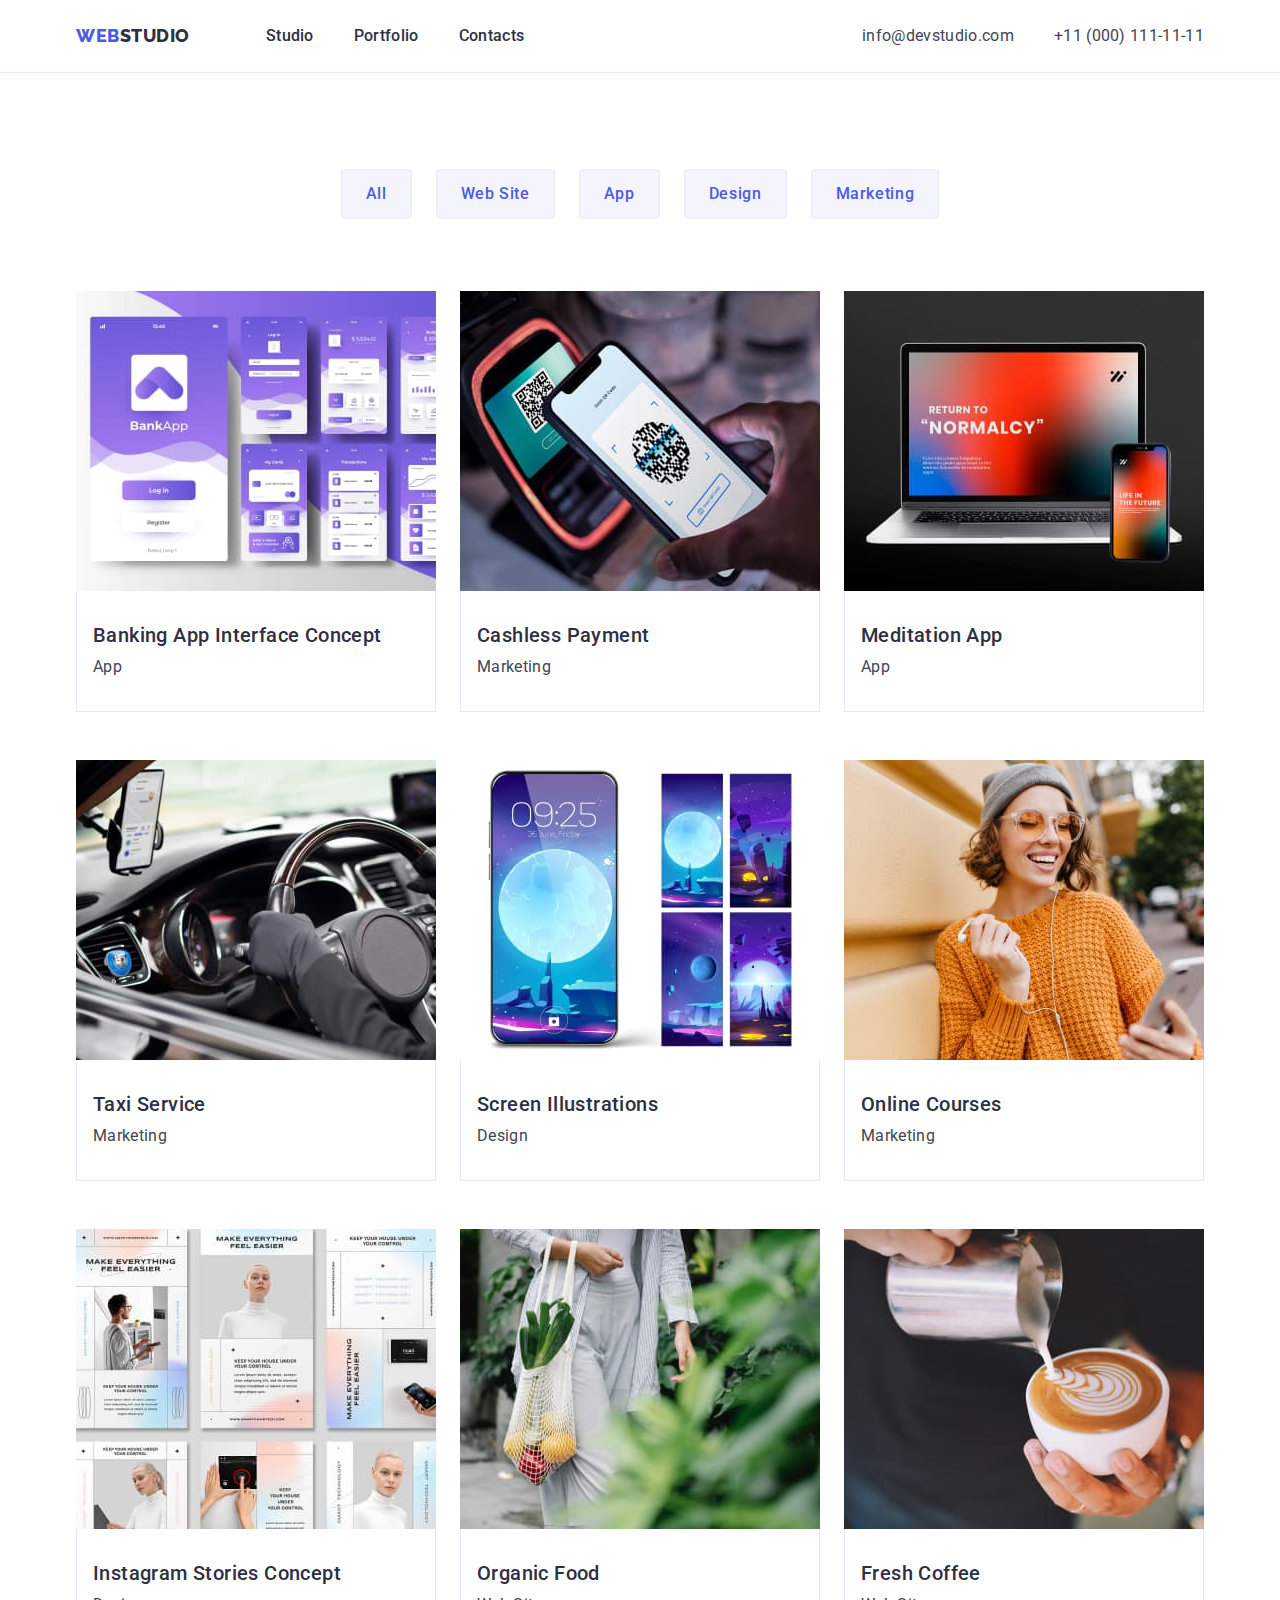
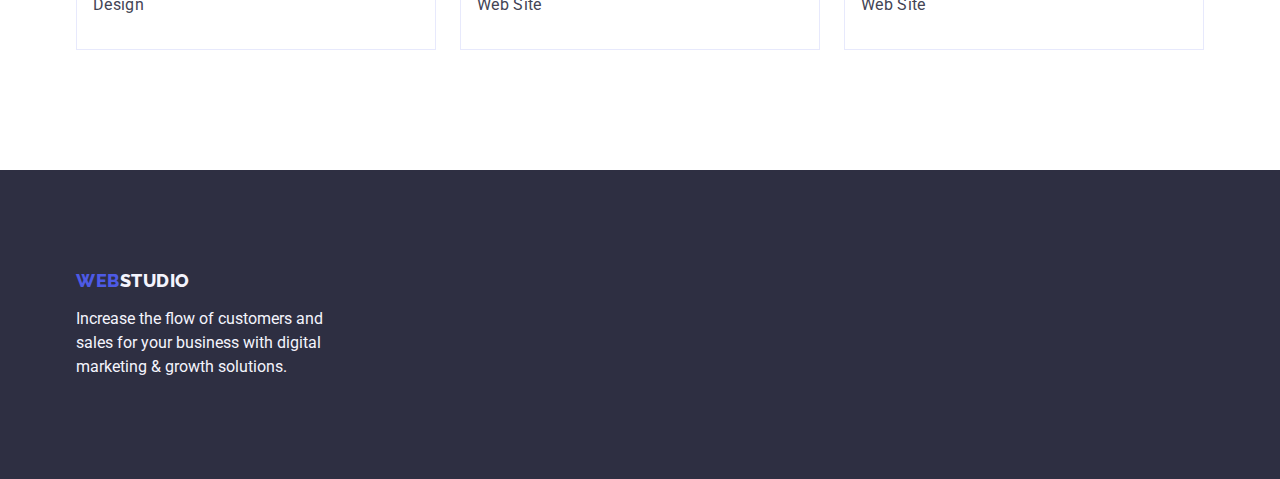
==== portfolio.html @ 288e0805 "Initial commit" ====
<!DOCTYPE html>
<html lang="en">
  <head>
    <meta charset="UTF-8" />
    <meta http-equiv="X-UA-Compatible" content="IE=edge" />
    <meta name="viewport" content="width=device-width, initial-scale=1.0" />

    <title>Portfolio</title>
    <link rel="preconnect" href="https://fonts.googleapis.com" />
    <link rel="preconnect" href="https://fonts.gstatic.com" crossorigin />
    <link
      href="https://fonts.googleapis.com/css2?family=Delicious+Handrawn&family=Raleway:wght@800&family=Roboto:wght@400;500;700;900&display=swap"
      rel="stylesheet"
    />
    <!-- Normalize -->
    <link
      rel="stylesheet"
      href="https://cdn.jsdelivr.net/npm/modern-normalize@1.1.0/modern-normalize.min.css"
    />
    <link rel="stylesheet" href="./css/styles.css" />
  </head>
  <body>
    <!-- Header section -->
    <header class="class-header">
      <div class="header-container container">
        <nav class="navigation">
          <a href="./index.html" class="logo link"
            >Web<span class="logo-up">Studio</span></a
          >
          <ul class="list header-list">
            <li><a href="./index.html" class="site-nav link">Studio</a></li>
            <li>
              <a href="./portfolio.html" class="site-nav link">Portfolio</a>
            </li>
            <li>
              <a href="" class="site-nav link">Contacts</a>
            </li>
          </ul>
        </nav>
        <address class="adress">
          <ul class="list header-list">
            <li>
              <a href="mailto:info@devstudio.com" class="auth-nav link"
                >info@devstudio.com</a
              >
            </li>
            <li>
              <a href="tel:+110001111111" class="auth-nav link"
                >+11 (000) 111-11-11</a
              >
            </li>
          </ul>
        </address>
      </div>
    </header>
    <!-- Main section -->
    <main>
      <!-- Filters section -->
      <section class="portfolio-hero">
        <div class="container">
          <h1 hidden>Filter buttons list</h1>
          <ul class="list list-container">
            <li class="portfolio-list">
              <button type="button" class="filter-button-first">All</button>
            </li>
            <li class="portfolio-list">
              <button type="button" class="filter-button-first">
                Web Site
              </button>
            </li>
            <li class="portfolio-list">
              <button type="button" class="filter-button-first">App</button>
            </li>
            <li class="portfolio-list">
              <button type="button" class="filter-button-first">Design</button>
            </li>
            <li class="portfolio-list">
              <button type="button" class="filter-button-first">
                Marketing
              </button>
            </li>
          </ul>
          <!-- Portfolio cards -->
          <ul class="list portfolio-card-list">
            <li class="portfolio-list">
              <a href="" class="portfolio-link link">
                <img
                  src="./images/portfolio-cards/bank-application-screen-list.jpg"
                  alt="bank-application-screen-list"
                  width="360"
                  height="300"
                />
                <div class="portfolio-btn">
                  <h2 class="portfolio-card-title">
                    Banking App Interface Concept
                  </h2>
                  <p class="portfolio-text">App</p>
                </div>
              </a>
            </li>
            <li class="portfolio-list">
              <a class="portfolio-link link" href="">
                <img
                  src="./images/portfolio-cards/qr-code-scanning.jpg"
                  alt="qr-code-scanning"
                  width="360"
                  height="300"
                />
                <div class="portfolio-btn">
                  <h2 class="portfolio-card-title">Cashless Payment</h2>
                  <p class="portfolio-text">Marketing</p>
                </div>
              </a>
            </li>
            <li class="portfolio-list">
              <a class="portfolio-link link" href="">
                <img
                  src="./images/portfolio-cards/laptop-with-smartphone.jpg"
                  alt="laptop-with-smartphone"
                  width="360"
                  height="300"
                />
                <div class="portfolio-btn">
                  <h2 class="portfolio-card-title">Meditation App</h2>
                  <p class="portfolio-text">App</p>
                </div>
              </a>
            </li>
            <li class="portfolio-list">
              <a class="portfolio-link link" href="">
                <img
                  src="./images/portfolio-cards/hands-of-driver-on-the-drivewheel.jpg"
                  alt="hands-of-driver-on-the-drivewheel"
                  width="360"
                  height="300"
                />
                <div class="portfolio-btn">
                  <h2 class="portfolio-card-title">Taxi Service</h2>
                  <p class="portfolio-text">Marketing</p>
                </div>
              </a>
            </li>
            <li class="portfolio-list">
              <a class="portfolio-link link" href="">
                <img
                  src="./images/portfolio-cards/smartphone-with-list-of-screenlists.jpg"
                  alt="smartphone-with-list-of-screenlists"
                  width="360"
                  height="300"
                />
                <div class="portfolio-btn">
                  <h2 class="portfolio-card-title">Screen Illustrations</h2>
                  <p class="portfolio-text">Design</p>
                </div>
              </a>
            </li>
            <li class="portfolio-list">
              <a class="portfolio-link link" href="">
                <img
                  src="./images/portfolio-cards/smiling-girl-witah-earphones-and-smartphone.jpg"
                  alt="smiling-girl-witah-earphones-and-smartphone"
                  width="360"
                  height="300"
                />
                <div class="portfolio-btn">
                  <h2 class="portfolio-card-title">Online Courses</h2>
                  <p class="portfolio-text">Marketing</p>
                </div>
              </a>
            </li>
            <li class="portfolio-list">
              <a class="portfolio-link link" href="">
                <img
                  src="./images/portfolio-cards/instagram-stories-conception.jpg"
                  alt="instagram-stories-conception"
                  width="360"
                  height="300"
                />
                <div class="portfolio-btn">
                  <h2 class="portfolio-card-title">
                    Instagram Stories Concept
                  </h2>
                  <p class="portfolio-text">Design</p>
                </div>
              </a>
            </li>
            <li class="portfolio-list">
              <a class="portfolio-link link" href="">
                <img
                  src="./images/portfolio-cards/organic-food.jpg"
                  alt="organic-food"
                  width="360"
                  height="300"
                />
                <div class="portfolio-btn">
                  <h2 class="portfolio-card-title">Organic Food</h2>
                  <p class="portfolio-text">Web Site</p>
                </div>
              </a>
            </li>
            <li class="portfolio-list">
              <a class="portfolio-link link" href="">
                <img
                  src="./images/portfolio-cards/fresh-coffee.jpg"
                  alt="fresh-coffee"
                  width="360"
                  height="300"
                />
                <div class="portfolio-btn">
                  <h2 class="portfolio-card-title">Fresh Coffee</h2>
                  <p class="portfolio-text">Web Site</p>
                </div>
              </a>
            </li>
          </ul>
        </div>
      </section>
    </main>
    <!-- Footer section -->
    <footer class="footer">
      <div class="container">
        <a href="./index.html" class="logo link logo-link"
          >Web<span class="logo-down">Studio</span></a
        >
        <p class="logo-text">
          Increase the flow of customers and sales for your business with
          digital marketing & growth solutions.
        </p>
      </div>
    </footer>
  </body>
</html>
---- css/styles.css ----
:root {
  --primary-text-color: #2e2f42;
  --secondary-text-color: #434455;
  --accent-text-color: #4d5ae5;
  --logo-text-color: #f4f4fd;
  --biggest-text-color: #ffffff;
  --hero-btn-bcg-color: #404bbf;
  --hero-bcg-color: #e5e5e5;
}

/* Reset */
.container {
  padding-left: 15px;
  padding-right: 15px;
  width: 1158px;
  margin-left: auto;
  margin-right: auto;
}
ul {
  margin: 0;
  padding: 0;
}

h1,
h2,
h3,
h4,
h5,
h6,
p {
  margin: 0;
}
img {
  display: block;
}
button {
  font-family: inherit;
  color: currentColor;
  cursor: pointer;
}

/* header */
.header-container {
  display: flex;
  align-items: center;
  gap: 40px;
}
.class-header {
  border-bottom: 1px solid #e7e9fc;
}
body {
  background-color: #ffffff;
  color: #434455;
  font-family: "Roboto", sans-serif;
}
.last-list {
  margin-right: 0px;
}
.header-list-nav {
  display: flex;
  align-items: center;
  gap: 40px;
  /* margin-left: 76px; */
}

.header-list {
  display: flex;
  align-items: center;
  gap: 40px;
  height: 72px;
}
.navigation {
  display: flex;
  align-items: center;
}
.link {
  text-decoration: none;
}
.link:focus {
  color: var(--hero-btn-bcg-color);
}
.link:hover {
  color: var(--hero-btn-bcg-color);
}
.logo-up {
  color: var(--primary-text-color);
  font-family: "Raleway";
  font-style: normal;
  font-weight: 800;
  font-size: 18px;
  line-height: 1.17;
  letter-spacing: 0.03em;
  text-transform: uppercase;
}
.adress {
  font-style: normal;
  margin-left: auto;
}

.list {
  list-style-type: none;
}
.list:hover {
  color: var(--hero-btn-bcg-color);
}
.list:focus {
  color: var(--hero-btn-bcg-color);
}
.site-nav {
  padding-top: 24px;
  padding-bottom: 24px;
  text-decoration: none;
  color: var(--primary-text-color);
  width: 66px;
  height: 24px;
  font-family: "Roboto";
  font-style: normal;
  font-weight: 500;
  font-size: 16px;
  line-height: 1.5;
  letter-spacing: 0.02em;
}
.site-nav:hover {
  color: var(--hero-btn-bcg-color);
}
.site-nav:focus {
  color: var(--hero-btn-bcg-color);
}
.auth-nav {
  text-decoration: none;
  color: var(--secondary-text-color);
  font-family: "Roboto";
  font-style: normal;
  font-weight: 400;
  font-size: 16px;
  line-height: 1.5;
  letter-spacing: 0.02em;
}
.auth-nav:hover {
  color: var(--hero-btn-bcg-color);
}
.auth-nav-tel:hover {
  color: var(--secondary-text-color);
}
/* Hero section */
.container-hero {
  align-content: center;
  justify-content: center;
}
.hero {
  background-color: var(--primary-text-color);
  padding: 188px 0;
}
.hero-title {
  color: var(--biggest-text-color);
  font-size: 56px;
  line-height: 1.07;
  text-align: center;
  letter-spacing: 0.02em;
  max-width: 496px;
  display: inline-block;
  margin-left: 316px;
}
.hero-btn {
  background-color: var(--accent-text-color);
  color: var(--biggest-text-color);
  font-family: "Roboto", sans-serif;
  font-weight: 500;
  font-size: 16px;
  line-height: 1.5;
  letter-spacing: 0.04em;
  cursor: pointer;
  display: block;
  min-width: 169px;
  height: 56px;
  border: none;
  border-radius: 4px;
  margin: 48px 635px 0px 480px;
  /* padding-bottom: 188px; */
}
.hero-btn:active {
  background-color: var(--hero-btn-bcg-color);
}
.hero-btn:hover {
  background-color: var(--hero-btn-bcg-color);
}
.hero-btn:focus {
  background-color: var(--hero-btn-bcg-color);
}
/* About us section */
.section {
  padding: 120px 0;
}

.about-us-header {
  font-weight: 500;
  font-size: 20px;
  line-height: 1.2;
  letter-spacing: 0.02em;
  color: var(--primary-text-color);
}
.aboutus-title {
  color: var(--primary-text-color);
  font-weight: 500;
  font-size: 20px;
  line-height: 1.2;
  letter-spacing: 0.02em;
  margin-bottom: 8px;
}
.about-us-list {
  width: calc((100% - (24px * 3)) / 4);
}

.about-us-container {
  display: flex;
  gap: 24px;
}
.aboutus-text {
  color: var(--secondary-text-color);
  font-family: "Roboto";
  font-style: normal;
  font-weight: 400;
  font-size: 16px;
  line-height: 1.5;
  letter-spacing: 0.02em;
}

/* Our team- section */

.our-team-list-container {
  padding: 32px 16px;
  border-radius: 0px 0px 4px 4px;
}

.our-team {
  background-color: var(--logo-text-color);
  padding: 120px 0px;
}
.our-team-title {
  color: var(--primary-text-color);
  font-size: 36px;
  line-height: 1.11;
  text-align: center;
  letter-spacing: 0.02em;
  text-transform: capitalize;
  margin-bottom: 72px;
}
.our-team-list-title {
  color: var(--primary-text-color);
  font-weight: 500;
  font-size: 20px;
  line-height: 1.2;
  letter-spacing: 0.02em;
  margin-bottom: 8px;
  text-align: center;
}
.our-team-list {
  background: var(--biggest-text-color);
  width: calc((100% - 3 * 24px) / 4);
}
.our-team-list-text {
  color: var(--secondary-text-color);
  font-family: "Roboto";
  font-style: normal;
  font-weight: 400;
  font-size: 16px;
  line-height: 1.5;
  text-align: center;
  letter-spacing: 0.02em;
}
/* filters section */
.filter-button-first {
  background-color: var(--logo-text-color);
  color: var(--accent-text-color);
  font-family: "Roboto", sans-serif;
  font-weight: 500;
  font-size: 16px;
  line-height: 1.5;
  letter-spacing: 0.04em;
  cursor: pointer;
  padding: 12px 24px;
  border: 1px solid #e7e9fc;
  border-radius: 4px;
}
.filter-button-first:hover,
.filter-button-first:focus {
  color: var(--biggest-text-color);
  background: var(--hero-btn-bcg-color);
  border: 1px solid transparent;
}
.doing-list {
  width: calc((100% - 48px) / 3);
}
.what-are-we-doing-list {
  display: flex;
  justify-content: center;
  flex-wrap: wrap;
  gap: 24px;
}

/* Portfolio section */
.portfolio-section {
  padding-bottom: 120px;
}

.list-container {
  display: flex;
  justify-content: center;
  flex-wrap: wrap;
  gap: 24px;
  margin-bottom: 72px;
}
.portfolio-card-list {
  display: flex;
  flex-wrap: wrap;
  gap: 24px;
  row-gap: 48px;
}
.portfolio-title {
  color: var(--primary-text-color);
  font-size: 36px;
  line-height: 1.11;
  text-align: center;
  letter-spacing: 0.02em;
  text-transform: capitalize;
  margin-bottom: 72px;
}
.portfolio-hero {
  background-color: none;
  padding: 96px 0 120px;
}

.container-portfolio {
  display: block;
}
.portfolio-link {
  color: var(--primary-text-color);
  text-decoration: none;
}
.portfolio-card-title {
  font-weight: 500;
  font-size: 20px;
  line-height: 1.2;
  letter-spacing: 0.02em;
  margin-bottom: 8px;
  color: var(--primary-text-color);
}
.portfolio-btn {
  padding: 32px 16px;
  border: 1px solid #e7e9fc;
  border-top: none;
}
.portfolio-text {
  font-size: 16px;
  line-height: 1.5;
  letter-spacing: 0.02em;
  color: var(--secondary-text-color);
}
/* footer */
.footer {
  background-color: var(--primary-text-color);
  padding: 100px 0px;
}
/* .footer-list {
  width: 264px;
  margin-left: 0px; */

/* .footer-list-item {
  padding-top: 100px;
  margin-bottom: 16px; */

.logo {
  font-family: "Raleway";
  font-style: normal;
  font-weight: 800;
  font-size: 18px;
  line-height: 1.17;
  letter-spacing: 0.03em;
  text-transform: uppercase;
  color: var(--accent-text-color);
  margin-right: 76px;
}

.logo-link {
  display: inline-block;
  margin-bottom: 16px;
}
.logo-text {
  color: var(--logo-text-color);
  font-family: "Roboto";
  font-style: normal;
  font-weight: 400;
  font-size: 16px;
  line-height: 24px;
  max-width: 264px;
}
.logo-down {
  color: var(--logo-text-color);
  font-family: "Raleway", sans-serif;
  font-weight: 800;
  font-size: 18px;
  line-height: 1.17;
  letter-spacing: 0.03em;
  text-transform: uppercase;
}
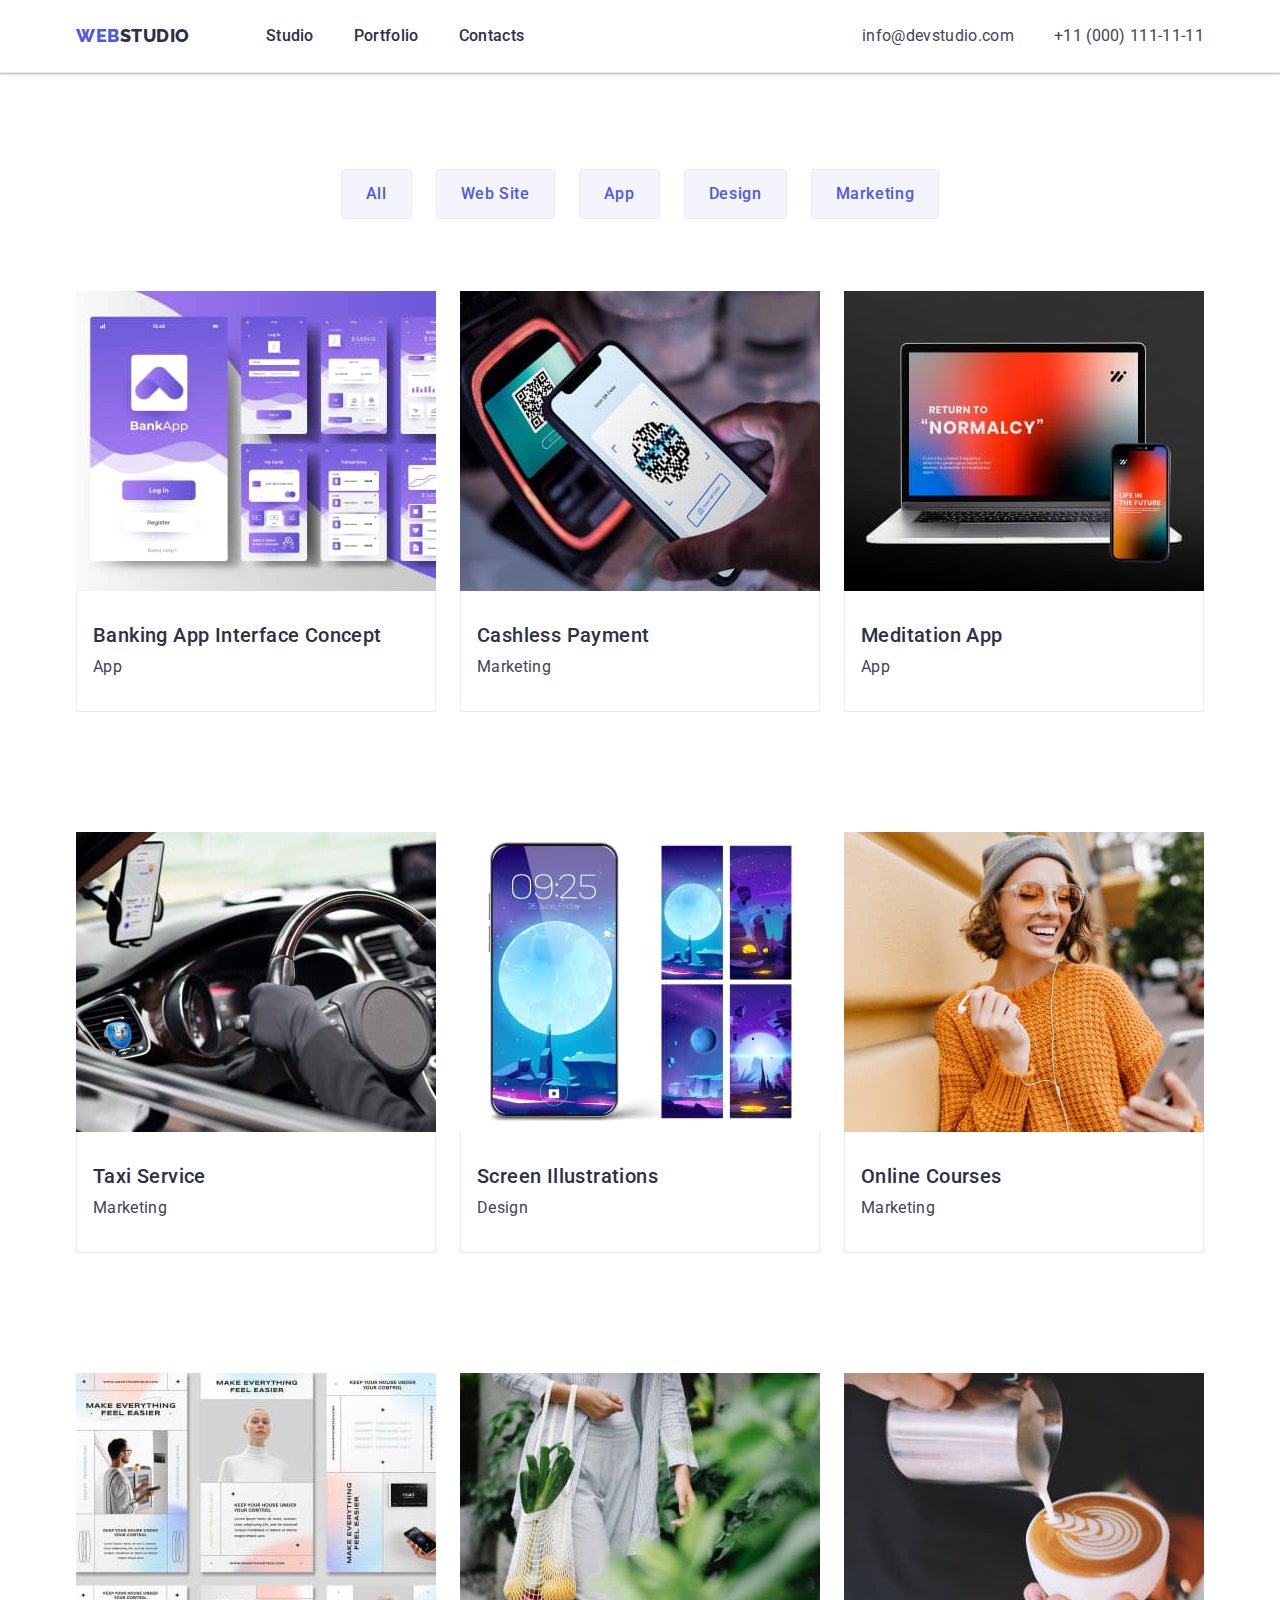
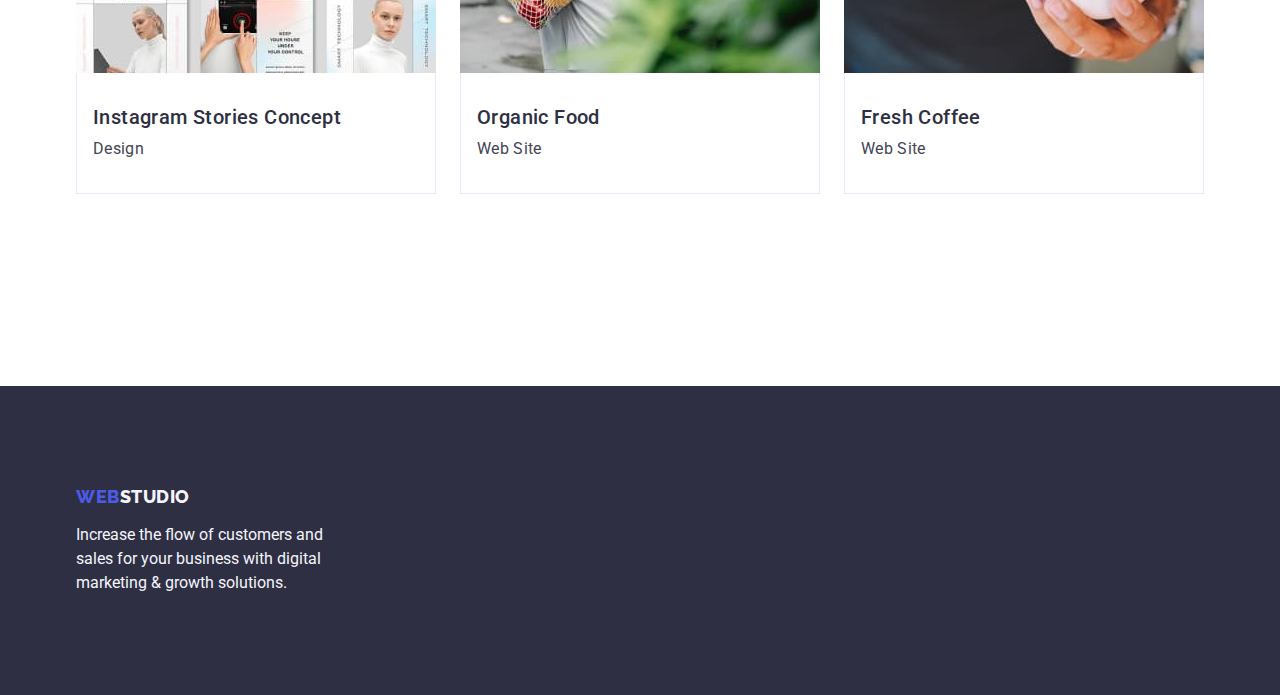
==== commit ab4b4f31: "hw-03" ====
--- a/portfolio.html
+++ b/portfolio.html
@@ -59,22 +59,22 @@
       <section class="portfolio-hero">
         <div class="container">
           <h1 hidden>Filter buttons list</h1>
-          <ul class="list list-container">
-            <li class="portfolio-list">
+          <ul class="list portfolio-list">
+            <li class="portfolio-item">
               <button type="button" class="filter-button-first">All</button>
             </li>
-            <li class="portfolio-list">
+            <li class="portfolio-item">
               <button type="button" class="filter-button-first">
                 Web Site
               </button>
             </li>
-            <li class="portfolio-list">
+            <li class="portfolio-item">
               <button type="button" class="filter-button-first">App</button>
             </li>
-            <li class="portfolio-list">
+            <li class="portfolio-item">
               <button type="button" class="filter-button-first">Design</button>
             </li>
-            <li class="portfolio-list">
+            <li class="portfolio-item">
               <button type="button" class="filter-button-first">
                 Marketing
               </button>
--- a/css/styles.css
+++ b/css/styles.css
@@ -46,7 +46,10 @@
   gap: 40px;
 }
 .class-header {
+  background: var(--biggest-text-color);
   border-bottom: 1px solid #e7e9fc;
+  box-shadow: 0px 2px 1px rgba(46, 47, 66, 0.08),
+    0px 1px 1px rgba(46, 47, 66, 0.16), 0px 1px 6px rgba(46, 47, 66, 0.08);
 }
 body {
   background-color: #ffffff;
@@ -60,7 +63,6 @@
   display: flex;
   align-items: center;
   gap: 40px;
-  /* margin-left: 76px; */
 }
 
 .header-list {
@@ -143,13 +145,32 @@
   color: var(--secondary-text-color);
 }
 /* Hero section */
+
+.hero-background {
+  display: block;
+  background-image: linear-gradient(
+      rgba(46, 47, 66, 0.7),
+      rgba(46, 47, 66, 0.7)
+    ),
+    url(../images/background/people-office.jpg);
+  background-size: cover;
+  margin-left: auto;
+  margin-right: auto;
+  content: "";
+  background-position: center;
+  background-repeat: no-repeat;
+}
+
 .container-hero {
   align-content: center;
   justify-content: center;
 }
+
 .hero {
   background-color: var(--primary-text-color);
   padding: 188px 0;
+  max-width: 1440px;
+  height: 600px;
 }
 .hero-title {
   color: var(--biggest-text-color);
@@ -158,8 +179,7 @@
   text-align: center;
   letter-spacing: 0.02em;
   max-width: 496px;
-  display: inline-block;
-  margin-left: 316px;
+  margin: 0 auto;
 }
 .hero-btn {
   background-color: var(--accent-text-color);
@@ -176,7 +196,6 @@
   border: none;
   border-radius: 4px;
   margin: 48px 635px 0px 480px;
-  /* padding-bottom: 188px; */
 }
 .hero-btn:active {
   background-color: var(--hero-btn-bcg-color);
@@ -199,6 +218,25 @@
   letter-spacing: 0.02em;
   color: var(--primary-text-color);
 }
+
+.socials-list {
+  display: flex;
+  align-items: center;
+  gap: 24px;
+  border-radius: 4px;
+  padding-bottom: 8px;
+}
+
+.socials-item {
+  display: flex;
+  align-items: center;
+  justify-content: center;
+  height: 112px;
+  border-radius: 4px;
+  margin-bottom: 8px;
+  background-color: var(--logo-text-color);
+  background-position: center;
+}
 .aboutus-title {
   color: var(--primary-text-color);
   font-weight: 500;
@@ -228,8 +266,34 @@
 /* Our team- section */
 
 .our-team-list-container {
-  padding: 32px 16px;
+  padding: 32px 0px;
   border-radius: 0px 0px 4px 4px;
+  justify-content: center;
+}
+.clients-title {
+  font-family: "Roboto";
+  font-style: normal;
+  font-weight: 700;
+  font-size: 36px;
+  line-height: 1.11;
+  text-align: center;
+  letter-spacing: 0.02em;
+  text-transform: capitalize;
+  margin-bottom: 72px;
+  color: var(--primary-text-color);
+}
+
+.clients-container {
+  display: flex;
+  gap: 24px;
+  width: calc((100% - (24 * 5) / 6));
+}
+.clients-icon {
+  width: 168px;
+  height: 88px;
+  border: 1px solid #8e8f99;
+  border-radius: 4px;
+  padding: 16px 32px;
 }
 
 .our-team {
@@ -257,6 +321,9 @@
 .our-team-list {
   background: var(--biggest-text-color);
   width: calc((100% - 3 * 24px) / 4);
+  box-shadow: 0px 1px 6px rgba(46, 47, 66, 0.08),
+    0px 1px 1px rgba(46, 47, 66, 0.16), 0px 2px 1px rgba(46, 47, 66, 0.08);
+  border-radius: 0px 0px 4px 4px;
 }
 .our-team-list-text {
   color: var(--secondary-text-color);
@@ -267,6 +334,38 @@
   line-height: 1.5;
   text-align: center;
   letter-spacing: 0.02em;
+  margin-bottom: 8px;
+}
+.our-team-icons {
+  gap: 24px;
+  width: 232px;
+  height: 40px;
+  display: flex;
+}
+.our-team-icons-list {
+  width: 40px;
+  height: 40px;
+}
+.our-team-icons-link {
+  display: block;
+  width: 100%;
+  height: 100%;
+  background-color: var(--accent-text-color);
+  border-radius: 50%;
+  display: flex;
+  align-items: center;
+  justify-content: center;
+}
+
+.our-team-icons-link:hover {
+  background-color: #404bbf;
+}
+
+.our-team-icons-link:focus {
+  background-color: #404bbf;
+}
+.our-team-icons-svg {
+  fill: #f4f4fd;
 }
 /* filters section */
 .filter-button-first {
@@ -302,13 +401,22 @@
 .portfolio-section {
   padding-bottom: 120px;
 }
+.portfolio-list {
+  display: flex;
+  justify-content: center;
+  margin-bottom: 72px;
+  gap: 24px;
+}
+
+.portfolio-item {
+  display: block;
+}
 
 .list-container {
   display: flex;
   justify-content: center;
   flex-wrap: wrap;
   gap: 24px;
-  margin-bottom: 72px;
 }
 .portfolio-card-list {
   display: flex;
@@ -403,3 +511,23 @@
   letter-spacing: 0.03em;
   text-transform: uppercase;
 }
+.footer-title {
+  font-family: "Roboto";
+  font-style: normal;
+  font-weight: 500;
+  font-size: 16px;
+  line-height: 1.5;
+  letter-spacing: 0.02em;
+  color: var(--biggest-text-color);
+}
+.footer-icons-list {
+  display: flex;
+}
+.footer-container {
+  display: flex;
+  align-items: center;
+}
+.footer-icons {
+  width: 40px;
+  height: 40px;
+}
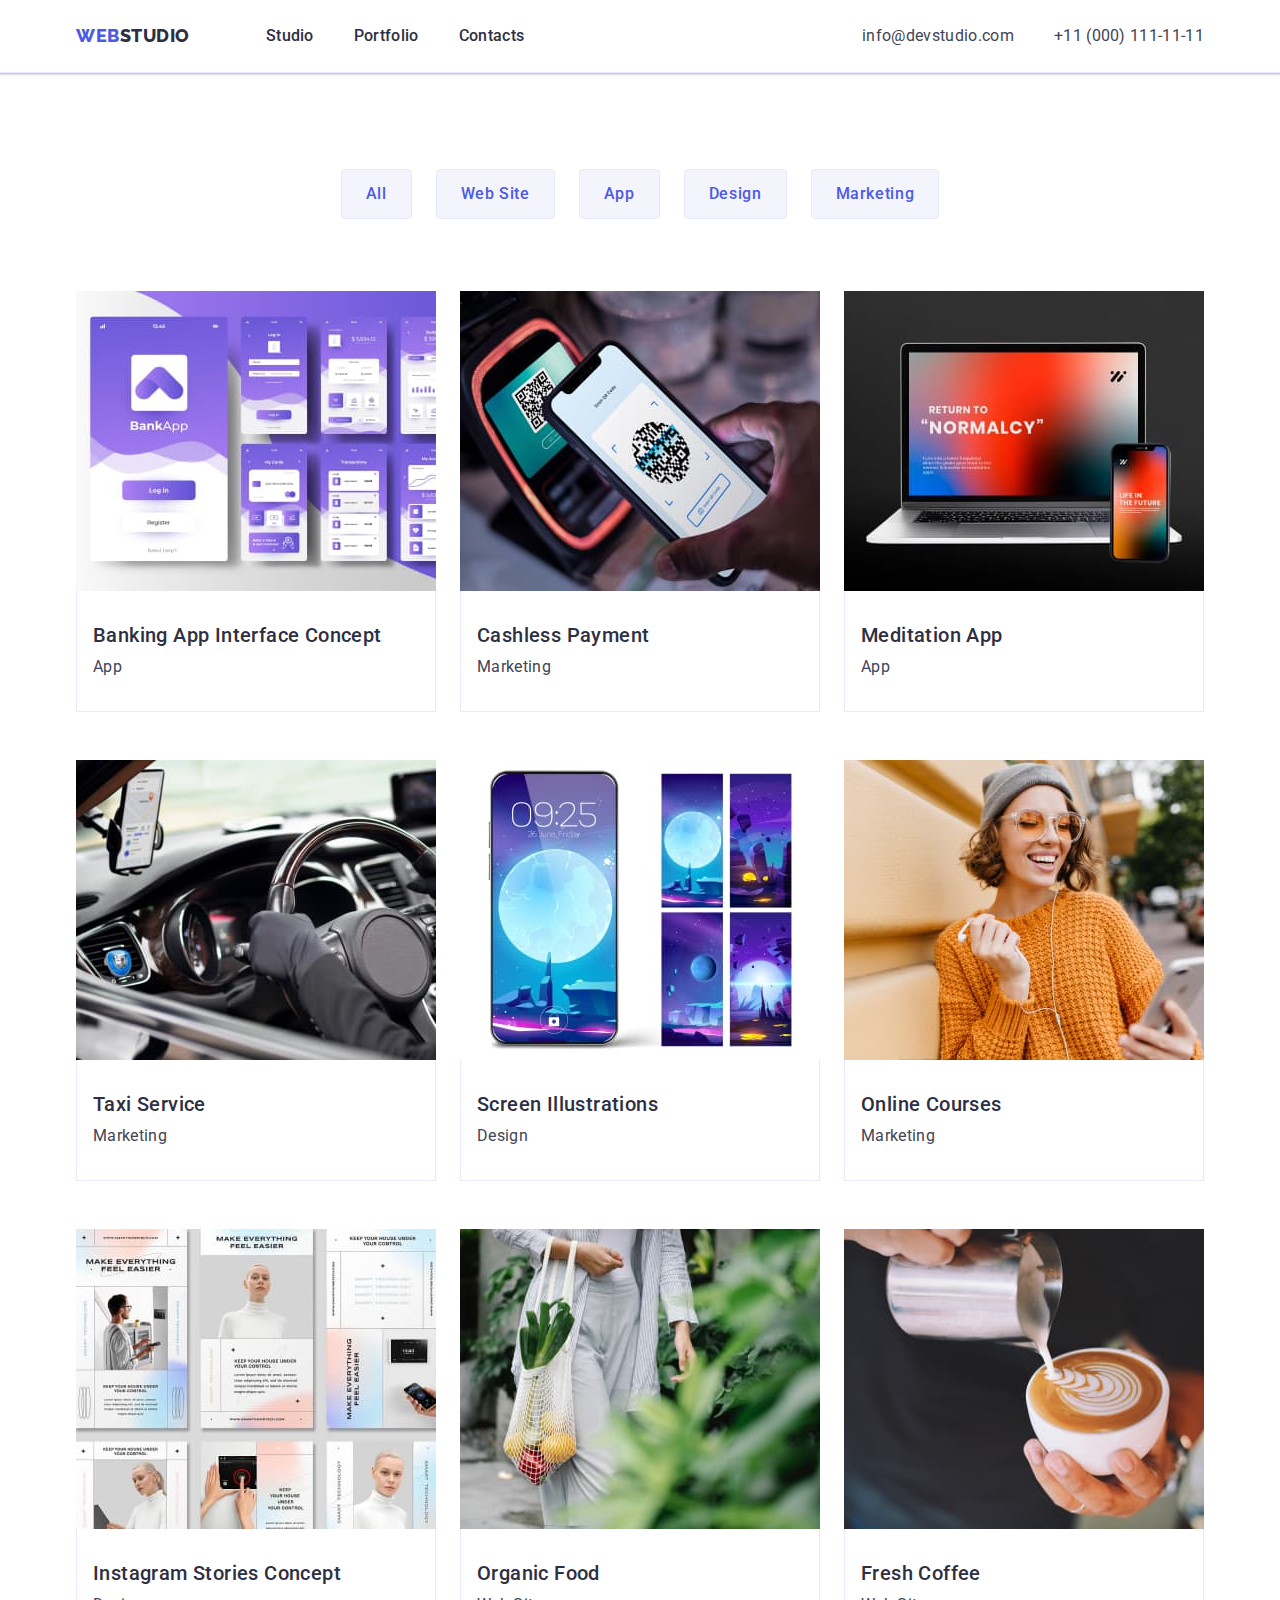
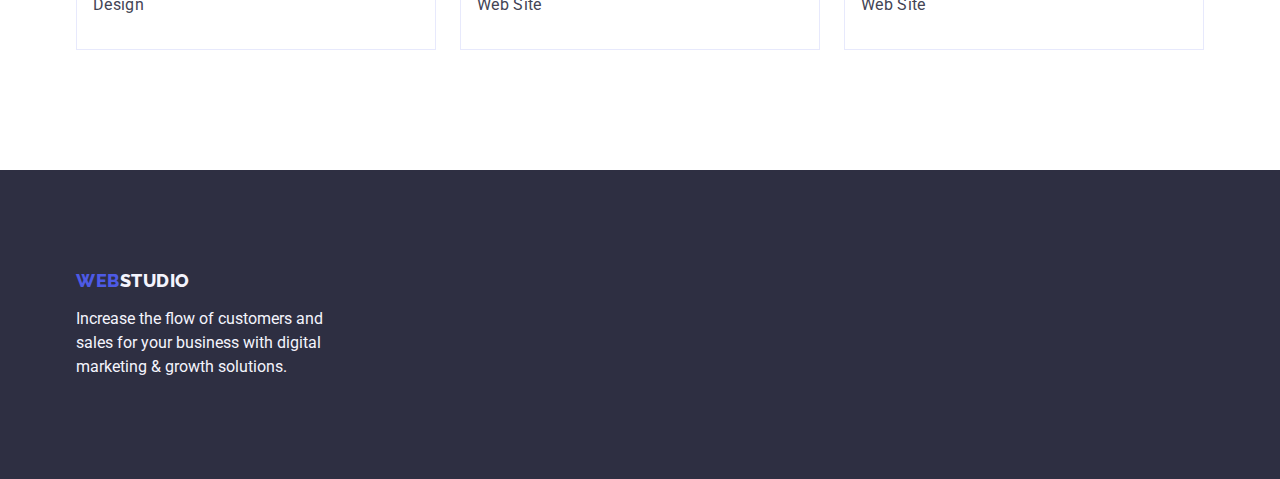
==== commit edd2f889: "hw-03" ====
--- a/portfolio.html
+++ b/portfolio.html
@@ -82,7 +82,7 @@
           </ul>
           <!-- Portfolio cards -->
           <ul class="list portfolio-card-list">
-            <li class="portfolio-list">
+            <li class="portfolio-card-item">
               <a href="" class="portfolio-link link">
                 <img
                   src="./images/portfolio-cards/bank-application-screen-list.jpg"
@@ -98,7 +98,7 @@
                 </div>
               </a>
             </li>
-            <li class="portfolio-list">
+            <li class="portfolio-card-item">
               <a class="portfolio-link link" href="">
                 <img
                   src="./images/portfolio-cards/qr-code-scanning.jpg"
@@ -112,7 +112,7 @@
                 </div>
               </a>
             </li>
-            <li class="portfolio-list">
+            <li class="portfolio-card-item">
               <a class="portfolio-link link" href="">
                 <img
                   src="./images/portfolio-cards/laptop-with-smartphone.jpg"
@@ -126,7 +126,7 @@
                 </div>
               </a>
             </li>
-            <li class="portfolio-list">
+            <li class="portfolio-card-item">
               <a class="portfolio-link link" href="">
                 <img
                   src="./images/portfolio-cards/hands-of-driver-on-the-drivewheel.jpg"
@@ -140,7 +140,7 @@
                 </div>
               </a>
             </li>
-            <li class="portfolio-list">
+            <li class="portfolio-card-item">
               <a class="portfolio-link link" href="">
                 <img
                   src="./images/portfolio-cards/smartphone-with-list-of-screenlists.jpg"
@@ -154,7 +154,7 @@
                 </div>
               </a>
             </li>
-            <li class="portfolio-list">
+            <li class="portfolio-card-item">
               <a class="portfolio-link link" href="">
                 <img
                   src="./images/portfolio-cards/smiling-girl-witah-earphones-and-smartphone.jpg"
@@ -168,7 +168,7 @@
                 </div>
               </a>
             </li>
-            <li class="portfolio-list">
+            <li class="portfolio-card-item">
               <a class="portfolio-link link" href="">
                 <img
                   src="./images/portfolio-cards/instagram-stories-conception.jpg"
@@ -184,7 +184,7 @@
                 </div>
               </a>
             </li>
-            <li class="portfolio-list">
+            <li class="portfolio-card-item">
               <a class="portfolio-link link" href="">
                 <img
                   src="./images/portfolio-cards/organic-food.jpg"
@@ -198,7 +198,7 @@
                 </div>
               </a>
             </li>
-            <li class="portfolio-list">
+            <li class="portfolio-card-item">
               <a class="portfolio-link link" href="">
                 <img
                   src="./images/portfolio-cards/fresh-coffee.jpg"
--- a/css/styles.css
+++ b/css/styles.css
@@ -275,13 +275,34 @@
   font-style: normal;
   font-weight: 700;
   font-size: 36px;
-  line-height: 1.11;
+  line-height: 1.1;
   text-align: center;
   letter-spacing: 0.02em;
   text-transform: capitalize;
   margin-bottom: 72px;
   color: var(--primary-text-color);
 }
+.clients-item {
+  width: calc((100% - 120px) / 6);
+  height: 88px;
+}
+
+.clients-link {
+  display: flex;
+  width: 100%;
+  height: 100%;
+  border: 1px solid #8e8f99;
+  border-radius: 4px;
+  padding: 16px 32px;
+  align-items: center;
+  justify-content: center;
+  color: #8e8f99;
+}
+.clients-link:hover,
+.clients-link:focus {
+  border-color: #404bbf;
+  color: #404bbf;
+}
 
 .clients-container {
   display: flex;
@@ -289,11 +310,12 @@
   width: calc((100% - (24 * 5) / 6));
 }
 .clients-icon {
-  width: 168px;
+  fill: currentColor;
+  /* width: 168px;
   height: 88px;
   border: 1px solid #8e8f99;
   border-radius: 4px;
-  padding: 16px 32px;
+  padding: 16px 32px; */
 }
 
 .our-team {
@@ -341,6 +363,7 @@
   width: 232px;
   height: 40px;
   display: flex;
+  justify-content: center;
 }
 .our-team-icons-list {
   width: 40px;
@@ -386,6 +409,11 @@
   color: var(--biggest-text-color);
   background: var(--hero-btn-bcg-color);
   border: 1px solid transparent;
+  box-shadow: 0px 2px 2px 0px #0000001f;
+
+  box-shadow: 0px 2px 1px 0px #00000014;
+
+  box-shadow: 0px 3px 1px 0px #0000001a;
 }
 .doing-list {
   width: calc((100% - 48px) / 3);
@@ -407,11 +435,26 @@
   margin-bottom: 72px;
   gap: 24px;
 }
+.portfolio-card-item:hover,
+.portfolio-card-item:focus {
+  box-shadow: 0px 2px 1px 0px #2e2f4214;
+
+  box-shadow: 0px 1px 1px 0px #2e2f4229;
+
+  box-shadow: 0px 1px 6px 0px #2e2f4214;
+}
 
 .portfolio-item {
   display: block;
 }
-
+.portfolio-item:hover,
+.portfolio-item:focus {
+  box-shadow: 0px 2px 2px 0px #0000001f;
+
+  box-shadow: 0px 2px 1px 0px #00000014;
+
+  box-shadow: 0px 3px 1px 0px #0000001a;
+}
 .list-container {
   display: flex;
   justify-content: center;
@@ -445,6 +488,15 @@
   color: var(--primary-text-color);
   text-decoration: none;
 }
+.portfolio-link:focus,
+.portfolio-link:hover {
+  box-shadow: 0px 2px 1px 0px #2e2f4214;
+
+  box-shadow: 0px 1px 1px 0px #2e2f4229;
+
+  box-shadow: 0px 1px 6px 0px #2e2f4214;
+}
+
 .portfolio-card-title {
   font-weight: 500;
   font-size: 20px;
@@ -469,13 +521,6 @@
   background-color: var(--primary-text-color);
   padding: 100px 0px;
 }
-/* .footer-list {
-  width: 264px;
-  margin-left: 0px; */
-
-/* .footer-list-item {
-  padding-top: 100px;
-  margin-bottom: 16px; */
 
 .logo {
   font-family: "Raleway";
@@ -511,7 +556,7 @@
   letter-spacing: 0.03em;
   text-transform: uppercase;
 }
-.footer-title {
+.footer-text {
   font-family: "Roboto";
   font-style: normal;
   font-weight: 500;
@@ -519,15 +564,37 @@
   line-height: 1.5;
   letter-spacing: 0.02em;
   color: var(--biggest-text-color);
+  margin-bottom: 16px;
 }
 .footer-icons-list {
   display: flex;
+  gap: 16px;
 }
 .footer-container {
   display: flex;
   align-items: center;
+  align-items: baseline;
+  margin-right: 120px;
 }
 .footer-icons {
   width: 40px;
   height: 40px;
-}
+  fill: var(--logo-text-color);
+}
+.footer-icons-item {
+  width: 40px;
+  height: 40px;
+}
+.footer-icons-link {
+  width: 100%;
+  height: 100%;
+  background-color: var(--accent-text-color);
+  border-radius: 50%;
+  display: flex;
+  align-items: center;
+  justify-content: center;
+}
+.footer-icons-link:hover,
+.footer-icons-link:focus {
+  background-color: #31d0aa;
+}
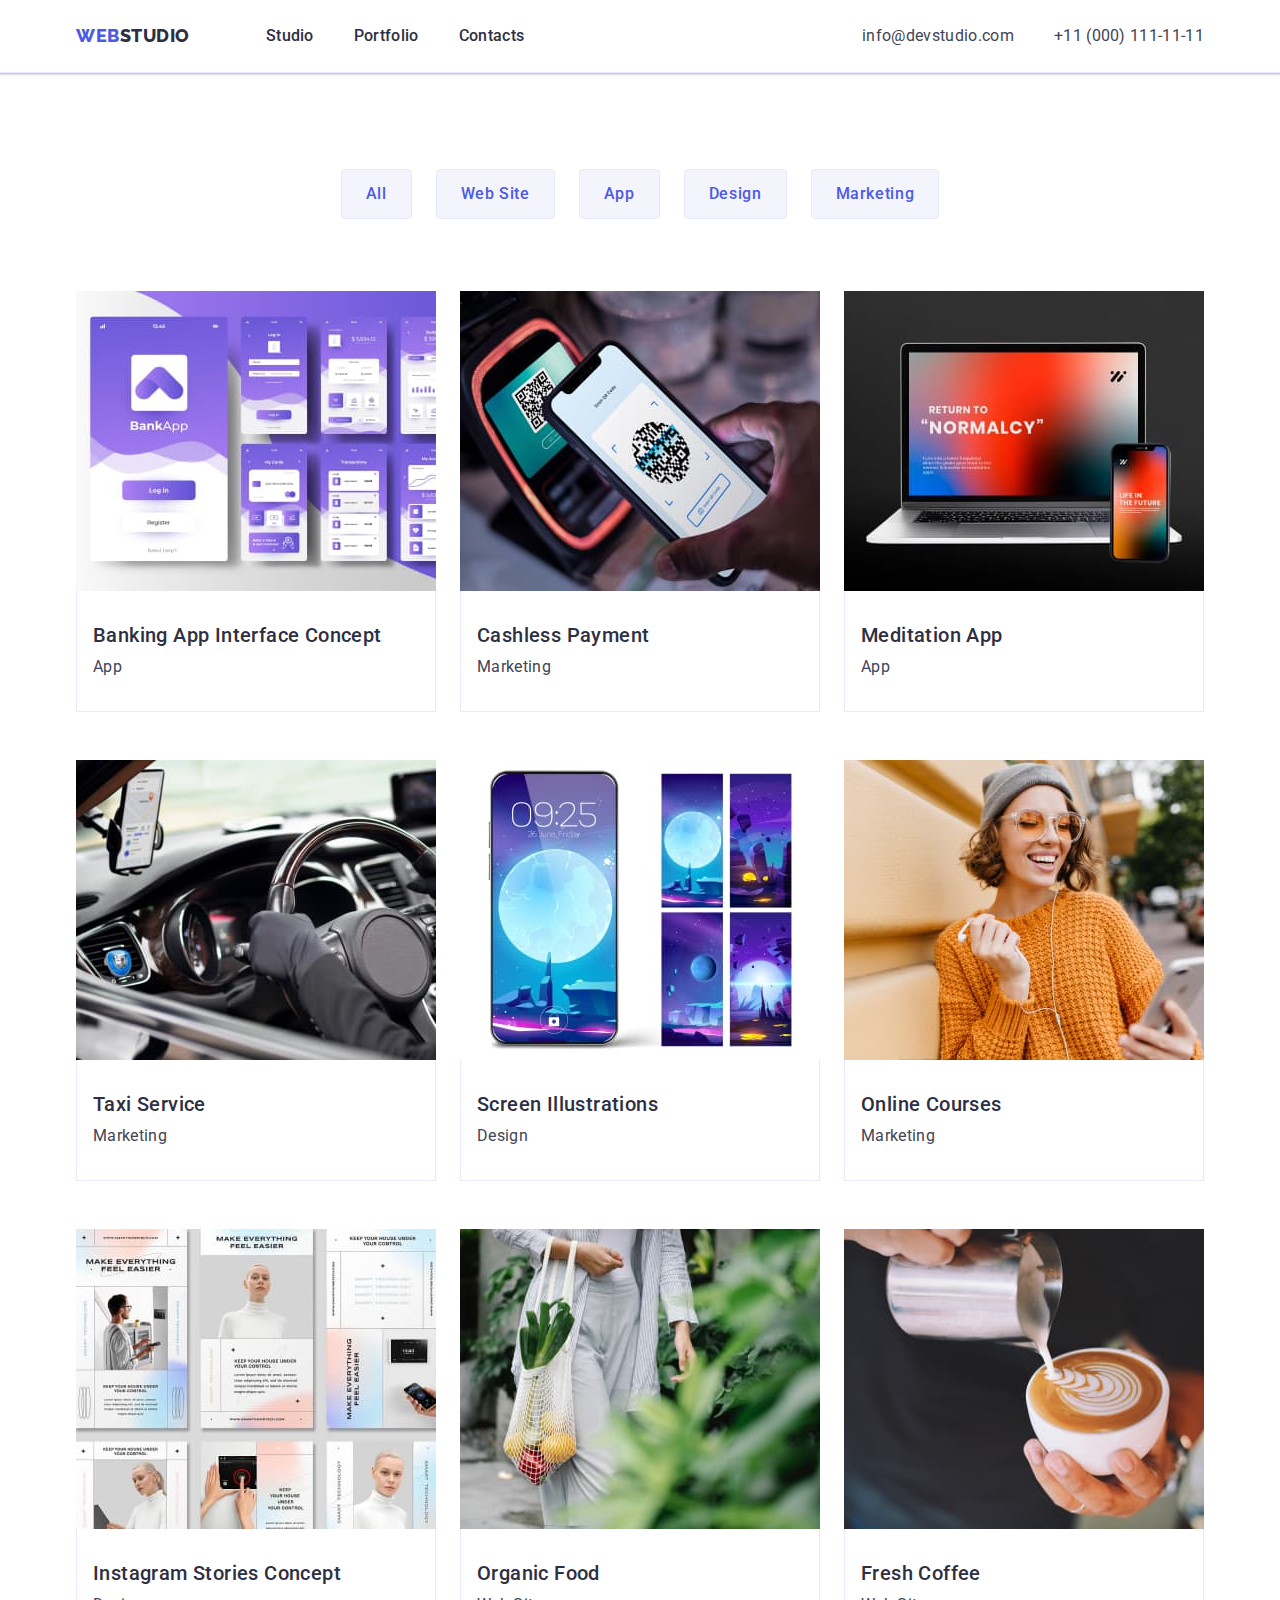
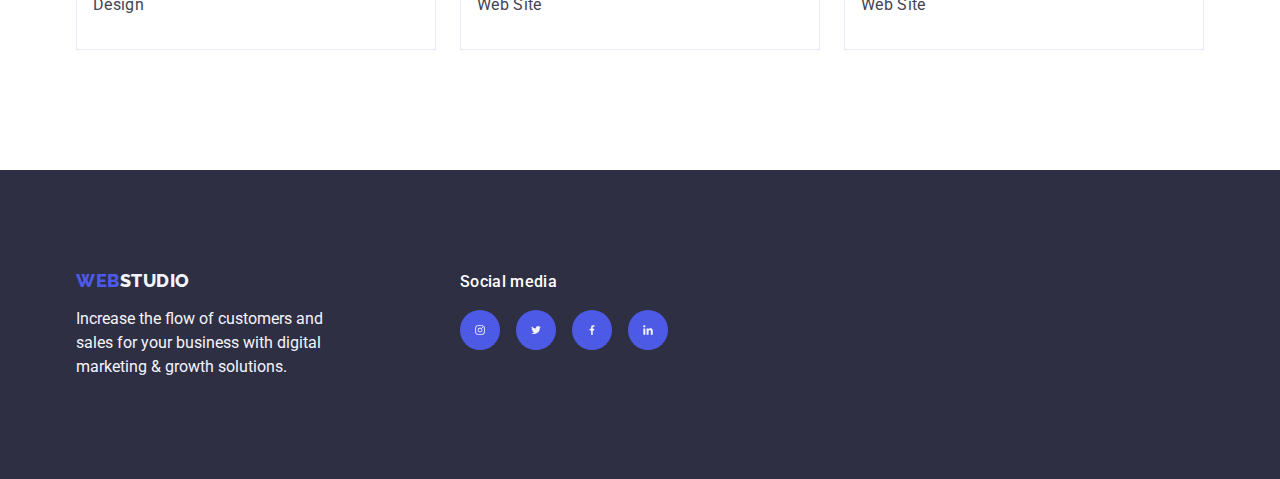
==== commit c95d3781: "hw-04" ====
--- a/portfolio.html
+++ b/portfolio.html
@@ -218,14 +218,49 @@
     </main>
     <!-- Footer section -->
     <footer class="footer">
-      <div class="container">
-        <a href="./index.html" class="logo link logo-link"
-          >Web<span class="logo-down">Studio</span></a
-        >
-        <p class="logo-text">
-          Increase the flow of customers and sales for your business with
-          digital marketing & growth solutions.
-        </p>
+      <div class="footer-container container">
+        <div class="footer-logo-container">
+          <a href="./index.html" class="logo link logo-link"
+            >Web<span class="logo-down">Studio</span></a
+          >
+          <p class="logo-text">
+            Increase the flow of customers and sales for your business with
+            digital marketing & growth solutions.
+          </p>
+        </div>
+        <div class="footer-social-container">
+          <p class="footer-text">Social media</p>
+          <ul class="list footer-icons-list">
+            <li class="footer-icons-item">
+              <a class="footer-icons-link" href="">
+                <svg class="footer-icons" width="24" height="24">
+                  <use href="./images/icon.svg#icon-instagram"></use>
+                </svg>
+              </a>
+            </li>
+            <li class="footer-icons-item">
+              <a class="footer-icons-link" href="">
+                <svg class="footer-icons" width="24" height="24">
+                  <use href="./images/icon.svg#icon-twitter"></use>
+                </svg>
+              </a>
+            </li>
+            <li class="footer-icons-item">
+              <a class="footer-icons-link" href="">
+                <svg class="footer-icons" width="24" height="24">
+                  <use href="./images/icon.svg#icon-facebook"></use>
+                </svg>
+              </a>
+            </li>
+            <li class="footer-icons-item">
+              <a class="footer-icons-link" href="">
+                <svg class="footer-icons" width="24" height="24">
+                  <use href="./images/icon.svg#icon-linkedin"></use>
+                </svg>
+              </a>
+            </li>
+          </ul>
+        </div>
       </div>
     </footer>
   </body>
--- a/css/styles.css
+++ b/css/styles.css
@@ -293,7 +293,7 @@
   height: 100%;
   border: 1px solid #8e8f99;
   border-radius: 4px;
-  padding: 16px 32px;
+  /* padding: 16px 32px; */
   align-items: center;
   justify-content: center;
   color: #8e8f99;
@@ -360,7 +360,6 @@
 }
 .our-team-icons {
   gap: 24px;
-  width: 232px;
   height: 40px;
   display: flex;
   justify-content: center;
@@ -409,11 +408,8 @@
   color: var(--biggest-text-color);
   background: var(--hero-btn-bcg-color);
   border: 1px solid transparent;
-  box-shadow: 0px 2px 2px 0px #0000001f;
-
-  box-shadow: 0px 2px 1px 0px #00000014;
-
-  box-shadow: 0px 3px 1px 0px #0000001a;
+  box-shadow: 0px 3px 1px rgba(0, 0, 0, 0.1), 0px 2px 1px rgba(0, 0, 0, 0.08),
+    0px 2px 2px rgba(0, 0, 0, 0.12);
 }
 .doing-list {
   width: calc((100% - 48px) / 3);
@@ -437,11 +433,8 @@
 }
 .portfolio-card-item:hover,
 .portfolio-card-item:focus {
-  box-shadow: 0px 2px 1px 0px #2e2f4214;
-
-  box-shadow: 0px 1px 1px 0px #2e2f4229;
-
-  box-shadow: 0px 1px 6px 0px #2e2f4214;
+  box-shadow: 0px 3px 1px rgba(0, 0, 0, 0.1), 0px 2px 1px rgba(0, 0, 0, 0.08),
+    0px 2px 2px rgba(0, 0, 0, 0.12);
 }
 
 .portfolio-item {
@@ -449,11 +442,8 @@
 }
 .portfolio-item:hover,
 .portfolio-item:focus {
-  box-shadow: 0px 2px 2px 0px #0000001f;
-
-  box-shadow: 0px 2px 1px 0px #00000014;
-
-  box-shadow: 0px 3px 1px 0px #0000001a;
+  box-shadow: 0px 3px 1px rgba(0, 0, 0, 0.1), 0px 2px 1px rgba(0, 0, 0, 0.08),
+    0px 2px 2px rgba(0, 0, 0, 0.12);
 }
 .list-container {
   display: flex;
@@ -485,16 +475,14 @@
   display: block;
 }
 .portfolio-link {
+  display: block;
   color: var(--primary-text-color);
   text-decoration: none;
 }
 .portfolio-link:focus,
 .portfolio-link:hover {
-  box-shadow: 0px 2px 1px 0px #2e2f4214;
-
-  box-shadow: 0px 1px 1px 0px #2e2f4229;
-
-  box-shadow: 0px 1px 6px 0px #2e2f4214;
+  box-shadow: 0px 1px 6px rgba(46, 47, 66, 0.08),
+    0px 1px 1px rgba(46, 47, 66, 0.16), 0px 2px 1px rgba(46, 47, 66, 0.08);
 }
 
 .portfolio-card-title {
@@ -569,16 +557,24 @@
 .footer-icons-list {
   display: flex;
   gap: 16px;
+  width: 200px;
 }
 .footer-container {
   display: flex;
-  align-items: center;
+  align-items: baseline;
+  gap: 120px;
+}
+.footer-logo-container {
+  display: block;
+}
+.footer-social-container {
+  display: block;
   align-items: baseline;
   margin-right: 120px;
 }
 .footer-icons {
-  width: 40px;
-  height: 40px;
+  width: 24px;
+  height: 24px;
   fill: var(--logo-text-color);
 }
 .footer-icons-item {
@@ -586,8 +582,8 @@
   height: 40px;
 }
 .footer-icons-link {
-  width: 100%;
-  height: 100%;
+  width: 40px;
+  min-height: 40px;
   background-color: var(--accent-text-color);
   border-radius: 50%;
   display: flex;
